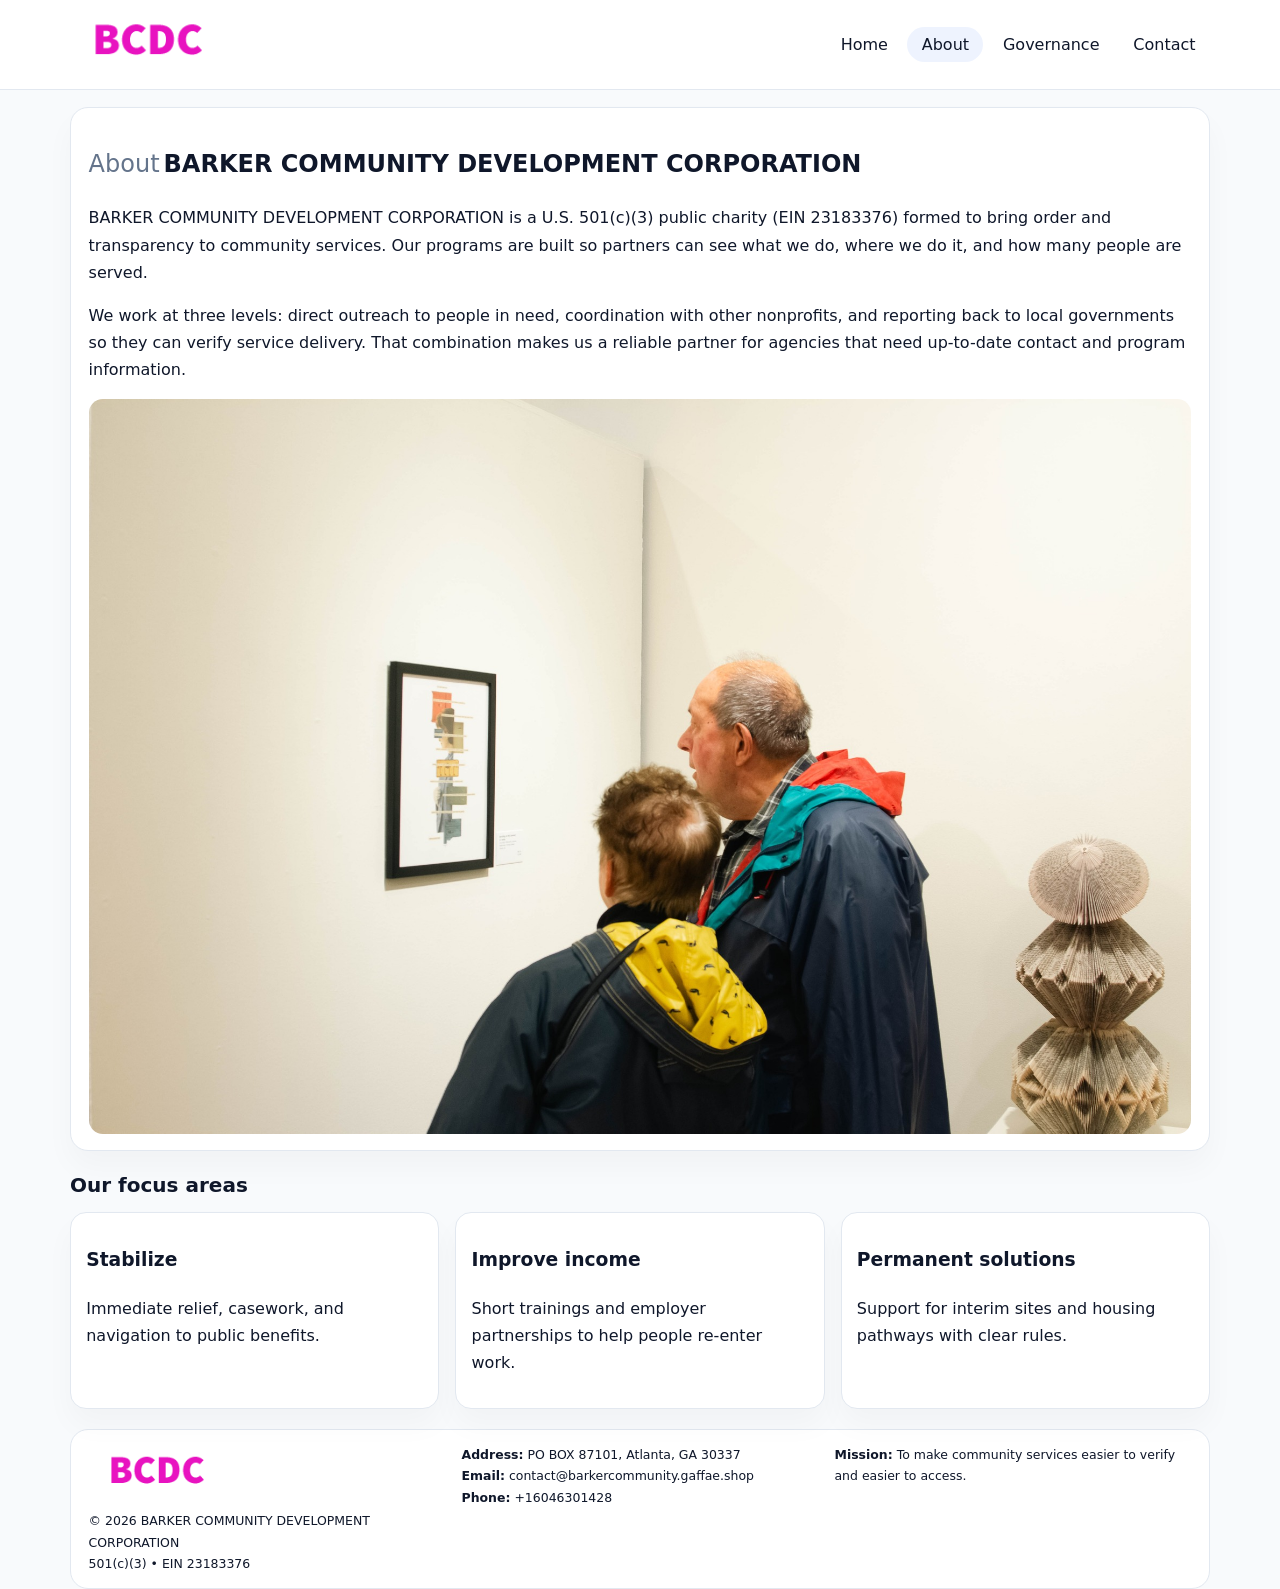
==== about.html @ 28630da8 "Initial commit" ====
<!doctype html><html lang="en"><head>
<meta charset="utf-8">
<meta name="viewport" content="width=device-width,initial-scale=1">
<title>BARKER COMMUNITY DEVELOPMENT CORPORATION – Nonprofit • 2025</title>
<link rel="stylesheet" href="assets/styles.css">
<link rel="icon" href="images/logo.png">
  <meta name="description" content="We are a 501(c)(3) organization advancing community services, education, and direct relief through transparent programs, local partnerships, and measurable outcomes.">
</head><body>
<div style="position:absolute;left:-9999px;top:-9999px;opacity:0" data-uniq="{{UNIQUE_BLOB}}">
  <span>We are a 501(c)(3) organization advancing community services, education, and direct relief through transparent programs, local partnerships, and measurable outcomes.</span><svg width="12" height="12" viewBox="0 0 12 12" xmlns="http://www.w3.org/2000/svg"><circle cx="6" cy="6" r="5" fill="#7c3aed"/></svg><img src="images/hero.jpg" width="1" height="1" alt="" loading="lazy"/>
</div>

<header>
  <div class="topbar">
    <a href="index.html"><img src="images/logo.png" style="width:155px" alt=""></a>
    <nav>
      <a href="index.html">Home</a>
      <a class="active" href="about.html">About</a>
      <a href="governance.html">Governance</a>
      <a href="contact.html">Contact</a>
    </nav>
  </div>
</header>

<section class="section">
  <div class="panel">
    <h1><span style="font-weight:500;color:var(--muted);margin-right:.25rem;">About</span><span style="font-weight:700;color:var(--ink);">BARKER COMMUNITY DEVELOPMENT CORPORATION</span></h1>
    <p>BARKER COMMUNITY DEVELOPMENT CORPORATION is a U.S. 501(c)(3) public charity (EIN 23183376) formed to bring order and transparency to community services. Our programs are built so partners can see what we do, where we do it, and how many people are served.</p>
    <p>We work at three levels: direct outreach to people in need, coordination with other nonprofits, and reporting back to local governments so they can verify service delivery. That combination makes us a reliable partner for agencies that need up-to-date contact and program information.</p>
    <img src="images/about.jpg" alt="" style="margin-top:1rem">
  </div>
</section>

<section class="section">
  <h2>Our focus areas</h2>
  <div class="cards">
    <article class="c21e371621f"><h3>Stabilize</h3><p>Immediate relief, casework, and navigation to public benefits.</p></article>
    <article class="c21e371621f"><h3>Improve income</h3><p>Short trainings and employer partnerships to help people re-enter work.</p></article>
    <article class="c21e371621f"><h3>Permanent solutions</h3><p>Support for interim sites and housing pathways with clear rules.</p></article>
  </div>
</section>

<footer>
  <div class="footer-grid">
    <div><img src="images/logo.png" style="width:135px;margin-bottom:.35rem" alt=""><div class="small">© <span id="year"></span> BARKER COMMUNITY DEVELOPMENT CORPORATION</div><div class="small">501(c)(3) • EIN 23183376</div></div>
    <div><div class="small"><strong>Address:</strong> PO BOX 87101, Atlanta, GA 30337</div><div class="small"><strong>Email:</strong> <a href="mailto:contact@barkercommunity.gaffae.shop">contact@barkercommunity.gaffae.shop</a></div><div class="small"><strong>Phone:</strong> <a href="tel:+16046301428">+16046301428</a></div></div>
    <div><div class="small"><strong>Mission:</strong> To make community services easier to verify and easier to access.</div></div>
  </div>
</footer>
<script>(()=>{const y=document.getElementById('year');if(y)y.textContent=new Date().getFullYear();})();</script>
</body></html>
---- assets/styles.css ----
:root{
  --ink:#0f172a;
  --muted:#64748b;
  --line:#e2e8f0;
  --paper:#fff;
  --brand:#2563eb;
  --brand-ink:#1e40af;
  --soft:#eff6ff;
  --r:18px;
  --sh:0 16px 30px rgba(15,23,42,.03);
}
*{box-sizing:border-box}
html,body{height:100%}
body{
  margin:0;
  background:#f8fafc;
  color:var(--ink);
  font-family:Inter,system-ui,-apple-system,BlinkMacSystemFont,"Segoe UI",Arial,sans-serif;
  line-height:1.7;
}
img{max-width:100%;height:auto;display:block;border-radius:14px}
a{color:var(--brand);text-decoration:none}
a:hover{text-decoration:underline}

/* NAV */
header{background:#fff;border-bottom:1px solid var(--line);position:sticky;top:0;z-index:15}
.topbar{
  width:min(1140px,94%);
  margin:0 auto;
  display:flex;
  align-items:center;
  justify-content:space-between;
  gap:1rem;
  padding:.6rem 0;
}
.topbar nav a{
  padding:.5rem .9rem;
  border-radius:999px;
  color:var(--ink);
  font-weight:500;
}
.topbar nav a.active,
.topbar nav a:hover{
  background:rgba(37,99,235,.08);
  text-decoration:none;
}

/* HERO */
.c232dae4481{
  width:min(1140px,94%);
  margin:.95rem auto 0;
  background:linear-gradient(140deg,var(--soft),#fff 65%);
  border:1px solid rgba(37,99,235,.05);
  border-radius:22px;
  display:grid;
  grid-template-columns:1.1fr .9fr;
  gap:1.2rem;
  padding:1.3rem 1.2rem 1.1rem;
  box-shadow:var(--sh);
}
.c232dae4481 h1{font-size:clamp(1.8rem,3vw,2.55rem);margin-bottom:.4rem}
.c232dae4481 .cfecc7f543b{color:var(--muted);max-width:550px}
.cbb37ed30e8{
  display:inline-block;
  background:rgba(37,99,235,.12);
  color:var(--brand-ink);
  padding:.2rem .65rem;
  border-radius:999px;
  font-weight:600;
  font-size:.68rem;
}

/* SECTION */
.section{
  width:min(1140px,94%);
  margin:1.05rem auto 0;
}
.panel{
  background:#fff;border:1px solid var(--line);border-radius:18px;
  padding:1rem 1.1rem;box-shadow:var(--sh);
}
h2{font-size:1.25rem;margin:.2rem 0 .6rem}

/* grids */
.cards{
  display:grid;
  grid-template-columns:repeat(auto-fit,minmax(230px,1fr));
  gap:1rem;
}
.c21e371621f{
  background:#fff;border:1px solid var(--line);border-radius:16px;
  padding:.8rem .95rem 1rem;box-shadow:var(--sh);
}
.twocol{
  display:grid;grid-template-columns:1fr 1fr;gap:1rem;align-items:start;
}

/* timeline */
.timeline{list-style:none;margin:.5rem 0 0;padding:0}
.timeline li{position:relative;padding-left:1.25rem;margin:.35rem 0}
.timeline li::before{
  content:"";position:absolute;left:.25rem;top:.58rem;width:.4rem;height:.4rem;border-radius:999px;background:var(--brand)
}

/* contact form */
button,input,textarea{font:inherit}
.contact-form{display:grid;gap:12px;max-width:760px}
.contact-form .row-2{display:grid;grid-template-columns:1fr 1fr;gap:12px}
.contact-form input,
.contact-form textarea{
  width:100%;padding:.85rem 1rem;border:1px solid var(--line);
  border-radius:14px;background:#fff;
}
.contact-form textarea{resize:vertical}
.contact-form button{
  width:auto;justify-self:start;padding:.8rem 1.35rem;background:var(--brand);
  color:#fff;border:0;border-radius:14px;cursor:pointer
}
.contact-form button:hover{background:var(--brand-ink)}

/* footer */
footer{
  width:min(1140px,94%);
  margin:1.2rem auto 1.1rem;
  background:#fff;
  border:1px solid var(--line);
  border-radius:18px;
  padding:.9rem 1.1rem;
}
.footer-grid{
  display:grid;grid-template-columns:repeat(auto-fit,minmax(220px,1fr));
  gap:1rem
}
/* chữ footer đậm hơn cho dễ nhìn */
.small{
  color:#0f172a;   /* đậm hơn */
  font-size:.78rem;
}
.small a{color:#0f172a;text-decoration:none}
.small a:hover{text-decoration:underline}

/* responsive */
@media(max-width:940px){
  .c232dae4481{grid-template-columns:1fr}
  .twocol{grid-template-columns:1fr}
}
@media(max-width:640px){
  .topbar{flex-wrap:wrap;justify-content:center}
  .contact-form .row-2{grid-template-columns:1fr}
}
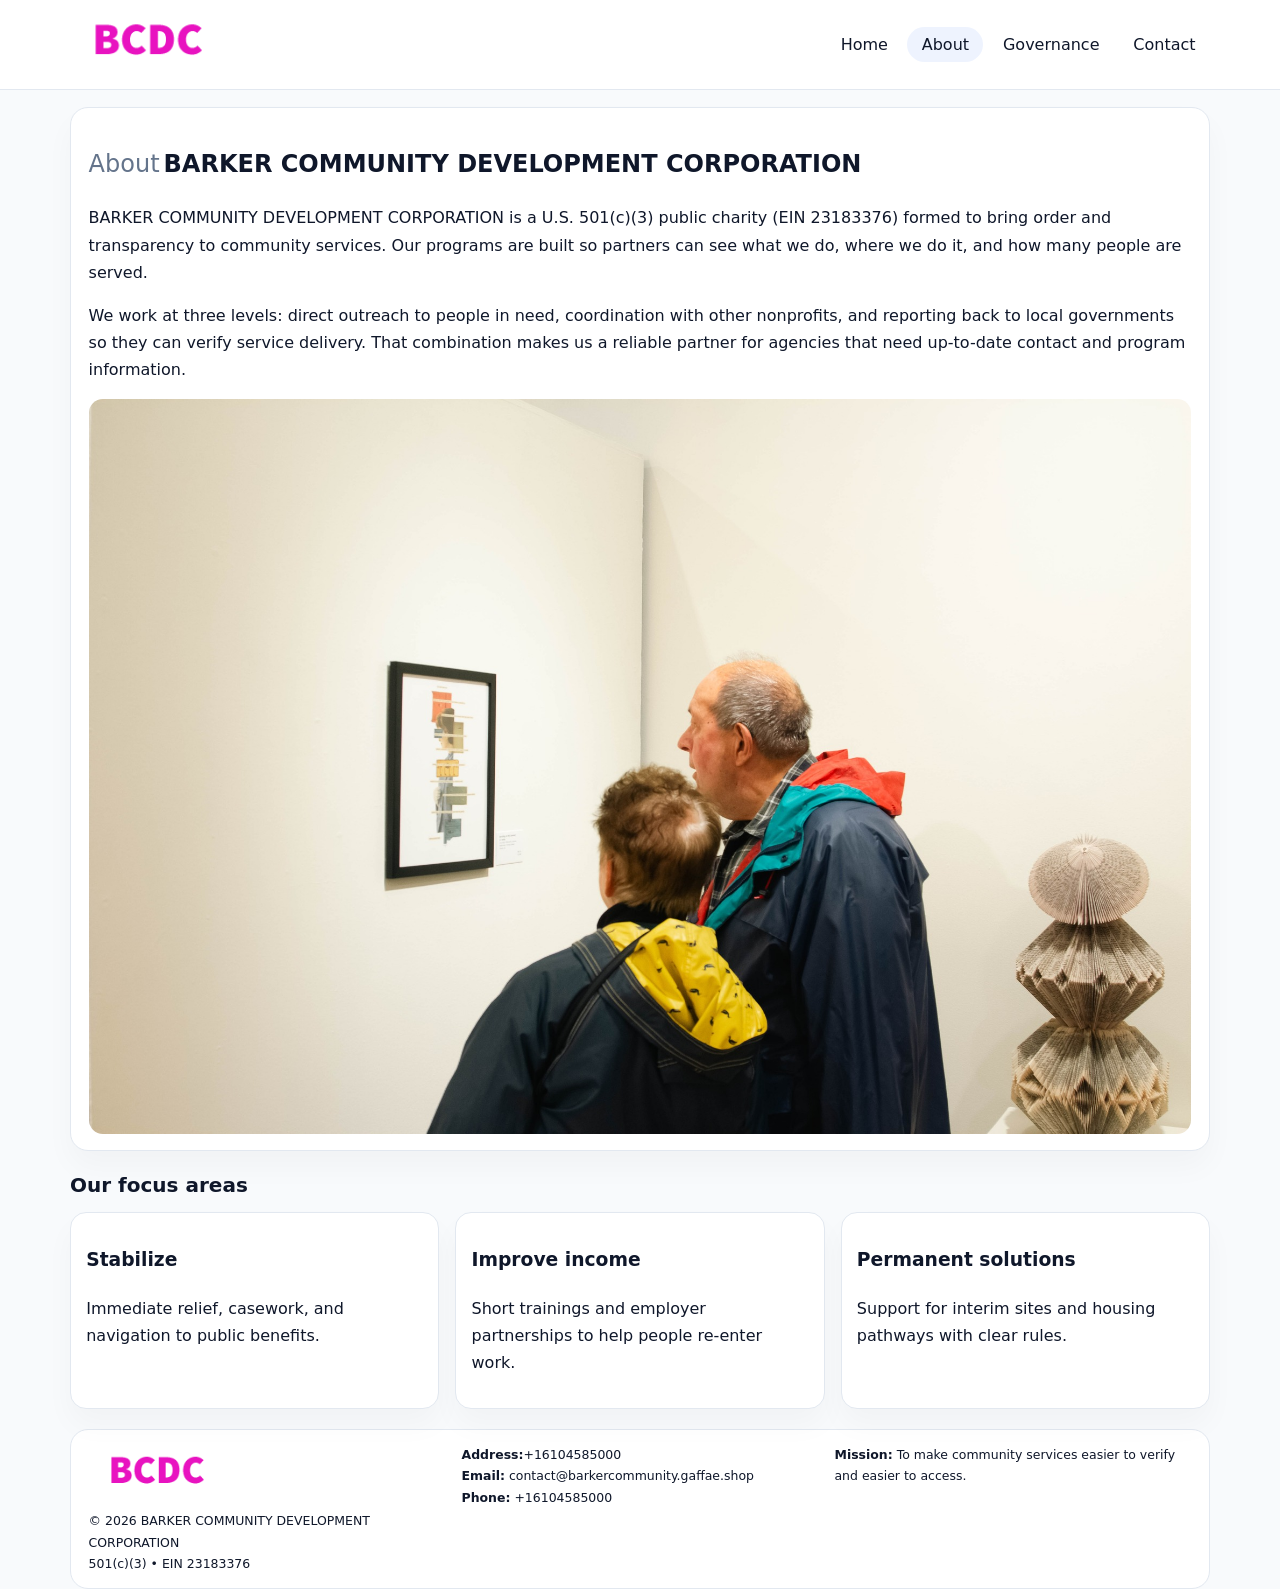
==== commit 08b38074: "Update phone number to +16104585000 (auto script)" ====
--- a/about.html
+++ b/about.html
@@ -43,9 +43,9 @@
 <footer>
   <div class="footer-grid">
     <div><img src="images/logo.png" style="width:135px;margin-bottom:.35rem" alt=""><div class="small">© <span id="year"></span> BARKER COMMUNITY DEVELOPMENT CORPORATION</div><div class="small">501(c)(3) • EIN 23183376</div></div>
-    <div><div class="small"><strong>Address:</strong> PO BOX 87101, Atlanta, GA 30337</div><div class="small"><strong>Email:</strong> <a href="mailto:contact@barkercommunity.gaffae.shop">contact@barkercommunity.gaffae.shop</a></div><div class="small"><strong>Phone:</strong> <a href="tel:+16046301428">+16046301428</a></div></div>
+    <div><div class="small"><strong>Address:</strong>+16104585000</div><div class="small"><strong>Email:</strong> <a href="mailto:contact@barkercommunity.gaffae.shop">contact@barkercommunity.gaffae.shop</a></div><div class="small"><strong>Phone:</strong> <a href="tel:+16104585000">+16104585000</a></div></div>
     <div><div class="small"><strong>Mission:</strong> To make community services easier to verify and easier to access.</div></div>
   </div>
 </footer>
 <script>(()=>{const y=document.getElementById('year');if(y)y.textContent=new Date().getFullYear();})();</script>
-</body></html>
+</body></html>
